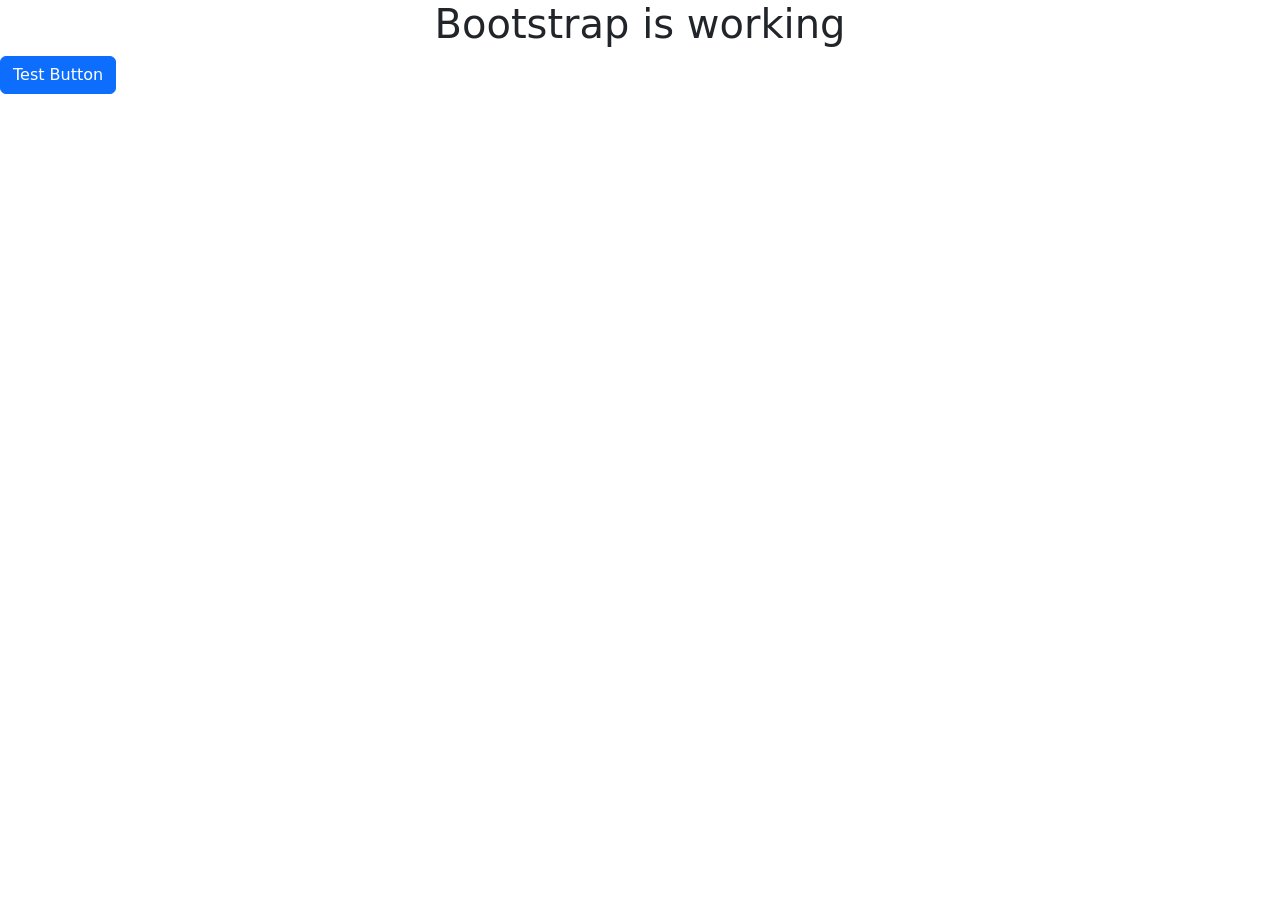
==== index.html @ efd90237 "Bootstrap is connected" ====
<!DOCTYPE html>
<html lang="en">
<head>
  <meta charset="UTF-8">
  <meta name="viewport" content="width=device-width, initial-scale=1.0">
  <title>My Project</title>

  <!-- Bootstrap CSS -->
  <link href="https://cdn.jsdelivr.net/npm/bootstrap@5.3.3/dist/css/bootstrap.min.css" rel="stylesheet">

  <!-- Your CSS -->
  <link rel="stylesheet" href="style.css">
</head>
<body>

  <h1 class="text-center">Bootstrap is working </h1>
  <button class="btn btn-primary">Test Button</button>

  <!-- Bootstrap JS -->
  <script src="https://cdn.jsdelivr.net/npm/bootstrap@5.3.3/dist/js/bootstrap.bundle.min.js"></script>
</body>
</html>
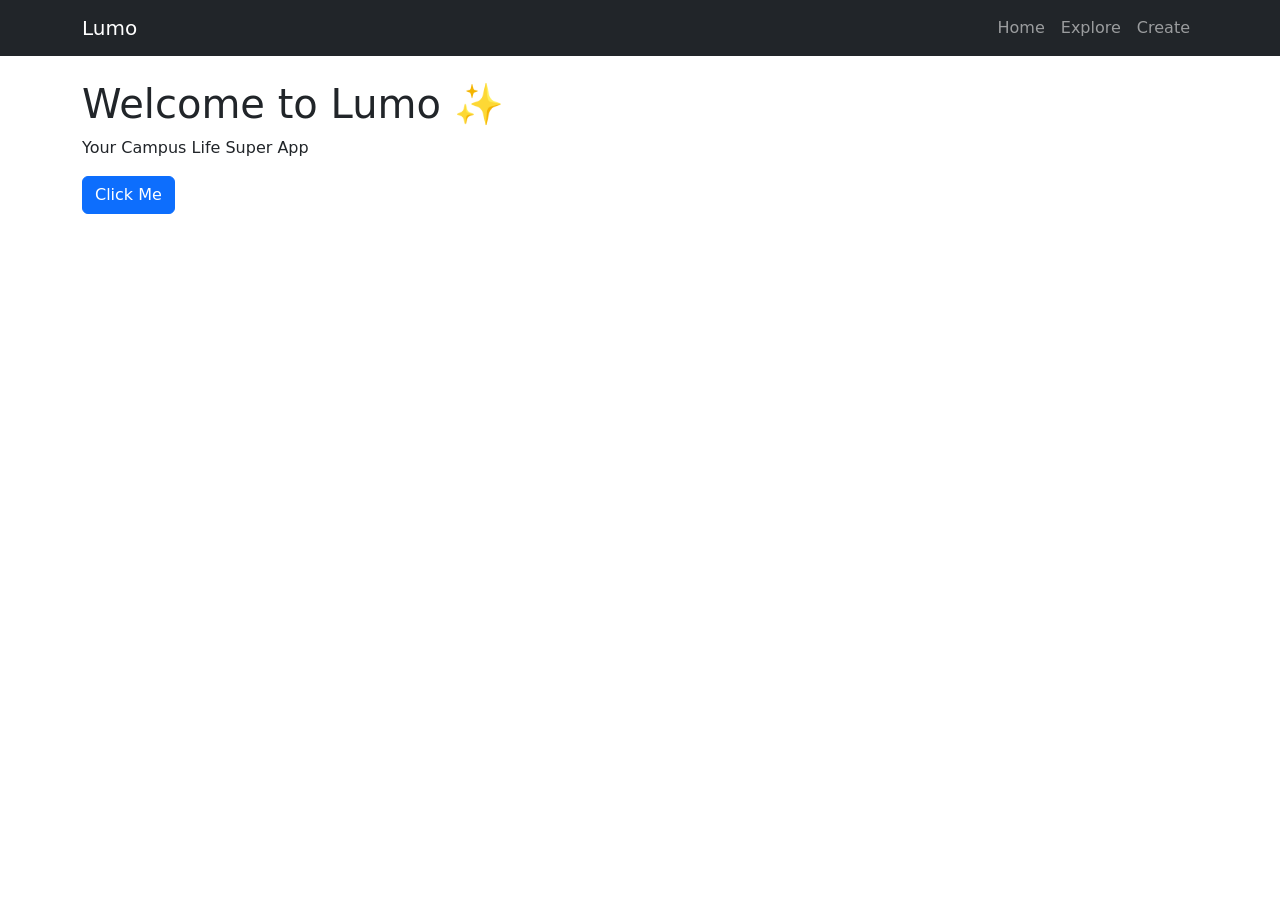
==== commit c3ff0883: "built index page with Bootstrap layout and navigation" ====
--- a/index.html
+++ b/index.html
@@ -3,20 +3,47 @@
 <head>
   <meta charset="UTF-8">
   <meta name="viewport" content="width=device-width, initial-scale=1.0">
-  <title>My Project</title>
+  <title>Lumo - Home</title>
 
-  <!-- Bootstrap CSS -->
+  <!-- Bootstrap -->
   <link href="https://cdn.jsdelivr.net/npm/bootstrap@5.3.3/dist/css/bootstrap.min.css" rel="stylesheet">
 
-  <!-- Your CSS -->
+  <!-- CSS -->
   <link rel="stylesheet" href="style.css">
 </head>
+
 <body>
 
-  <h1 class="text-center">Bootstrap is working </h1>
-  <button class="btn btn-primary">Test Button</button>
+<!-- NAVBAR -->
+<nav class="navbar navbar-expand-lg navbar-dark bg-dark">
+  <div class="container">
+    <a class="navbar-brand" href="index.html">Lumo</a>
 
-  <!-- Bootstrap JS -->
-  <script src="https://cdn.jsdelivr.net/npm/bootstrap@5.3.3/dist/js/bootstrap.bundle.min.js"></script>
+    <div class="navbar-nav">
+      <a class="nav-link" href="index.html">Home</a>
+      <a class="nav-link" href="explore.html">Explore</a>
+      <a class="nav-link" href="create.html">Create</a>
+    </div>
+  </div>
+</nav>
+
+<!-- CONTENT -->
+<div class="container mt-4">
+  <h1>Welcome to Lumo ✨</h1>
+  <p>Your Campus Life Super App</p>
+
+  <button id="homeBtn" class="btn btn-primary">
+    Click Me
+  </button>
+
+  <p id="homeMessage" class="mt-3"></p>
+</div>
+
+<!-- JS -->
+<script src="script.js"></script>
+
+<!-- Bootstrap JS -->
+<script src="https://cdn.jsdelivr.net/npm/bootstrap@5.3.3/dist/js/bootstrap.bundle.min.js"></script>
+
 </body>
 </html>
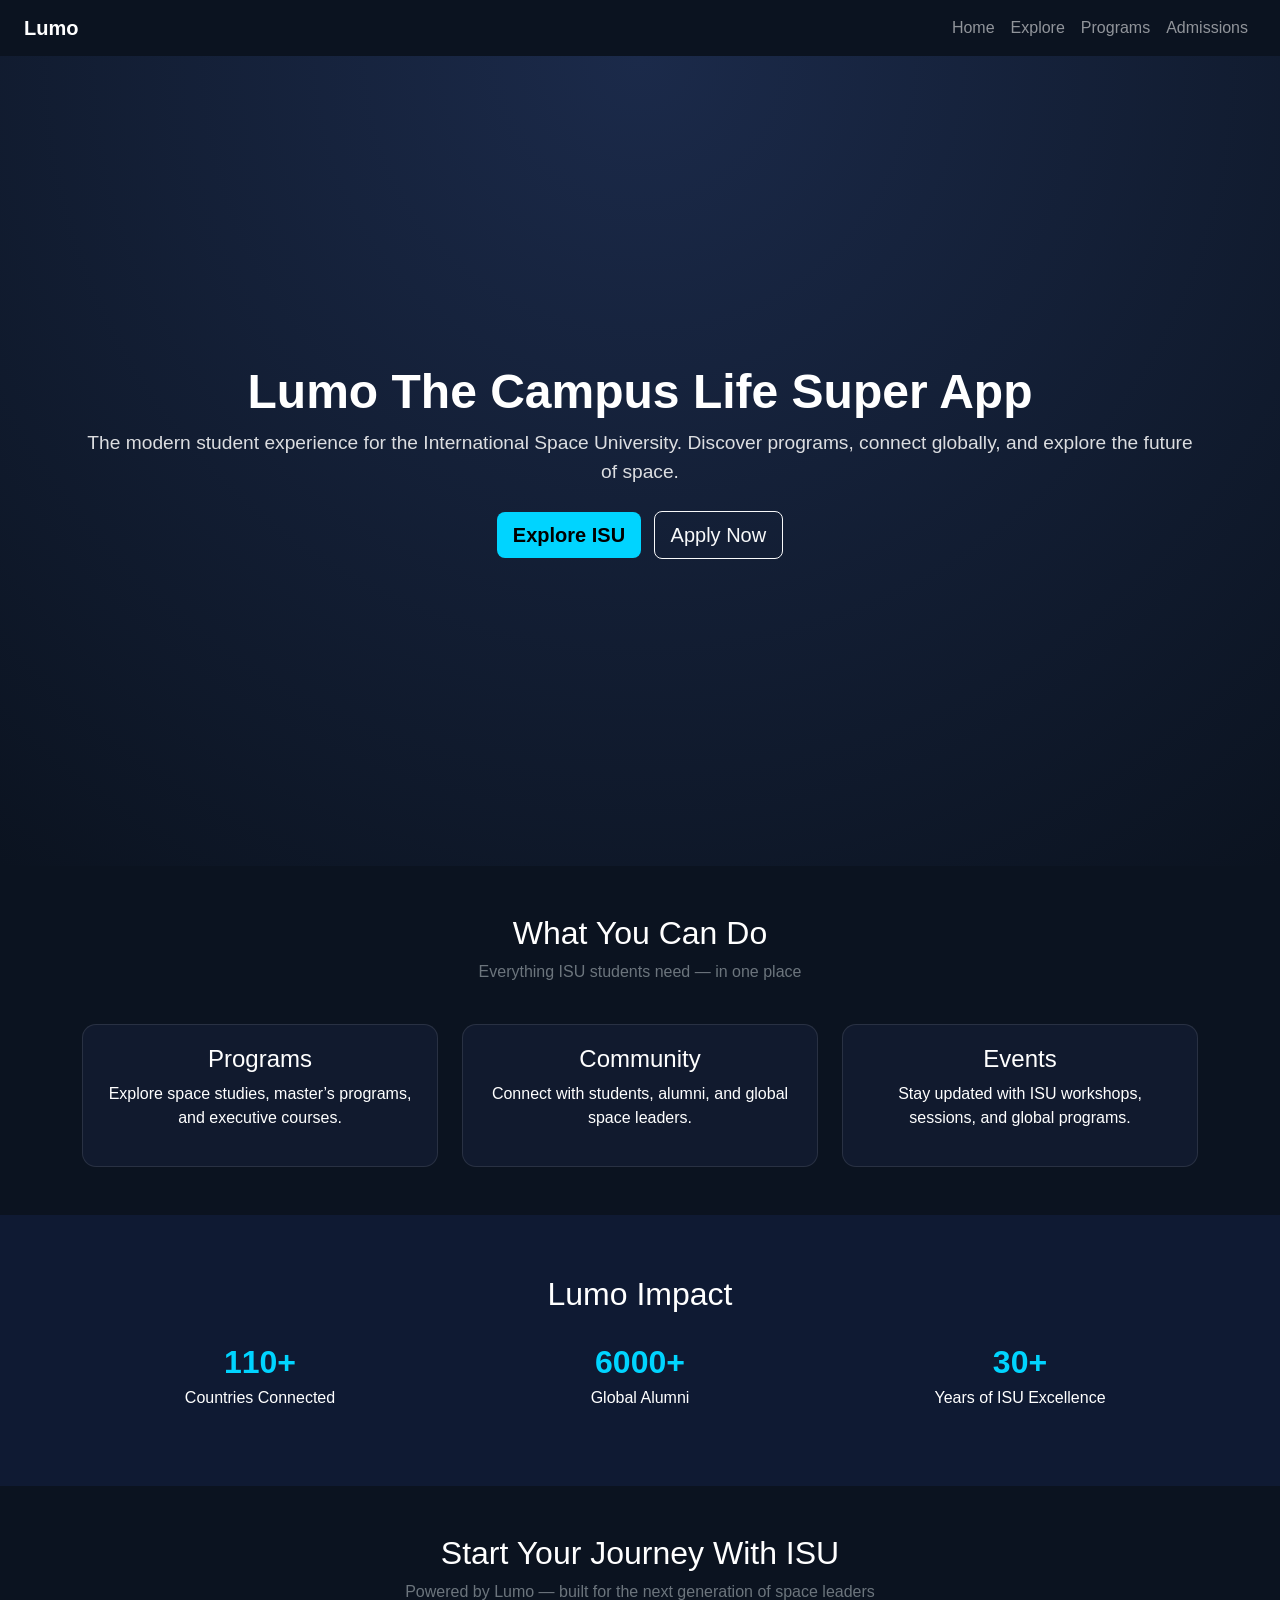
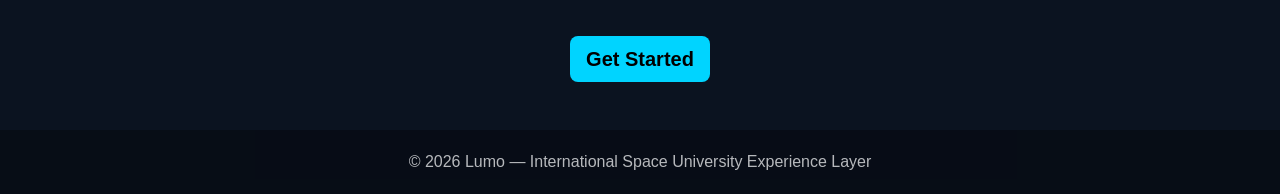
==== commit 02645777: "Overhaul Lumo" ====
--- a/index.html
+++ b/index.html
@@ -1,49 +1,215 @@
 <!DOCTYPE html>
 <html lang="en">
 <head>
-  <meta charset="UTF-8">
-  <meta name="viewport" content="width=device-width, initial-scale=1.0">
-  <title>Lumo - Home</title>
-
-  <!-- Bootstrap -->
+  <meta charset="UTF-8" />
+  <meta name="viewport" content="width=device-width, initial-scale=1.0"/>
+  <title>Lumo | International Space University</title>
+
   <link href="https://cdn.jsdelivr.net/npm/bootstrap@5.3.3/dist/css/bootstrap.min.css" rel="stylesheet">
 
-  <!-- CSS -->
-  <link rel="stylesheet" href="style.css">
+  <style>
+    body {
+      font-family: Arial, sans-serif;
+      background-color: #0b1320;
+      color: white;
+    }
+
+    /* HERO */
+    .hero {
+      min-height: 90vh;
+      display: flex;
+      align-items: center;
+      text-align: center;
+      background: radial-gradient(circle at top, #1b2a4a, #0b1320);
+      padding: 60px 20px;
+    }
+
+    .hero h1 {
+      font-size: 3rem;
+      font-weight: bold;
+    }
+
+    .hero p {
+      opacity: 0.85;
+      font-size: 1.2rem;
+    }
+
+    /* CARDS */
+    .card-lumo {
+      background: #111a2e;
+      border: 1px solid rgba(255,255,255,0.1);
+      border-radius: 14px;
+      padding: 20px;
+      transition: 0.3s ease;
+      height: 100%;
+    }
+
+    .card-lumo:hover {
+      transform: translateY(-6px);
+      border-color: #00d4ff;
+    }
+
+    .btn-lumo {
+      background: #00d4ff;
+      border: none;
+      color: black;
+      font-weight: bold;
+    }
+
+    .btn-lumo:hover {
+      background: #00b5d8;
+    }
+
+    .section-title {
+      text-align: center;
+      margin-bottom: 40px;
+    }
+
+    .stats {
+      background: #0f1a33;
+      padding: 60px 20px;
+      text-align: center;
+    }
+
+    .stat {
+      font-size: 2rem;
+      font-weight: bold;
+      color: #00d4ff;
+    }
+
+    footer {
+      background: #060a12;
+      text-align: center;
+      padding: 20px;
+      opacity: 0.7;
+    }
+  </style>
 </head>
 
 <body>
 
 <!-- NAVBAR -->
-<nav class="navbar navbar-expand-lg navbar-dark bg-dark">
+<nav class="navbar navbar-expand-lg navbar-dark px-4">
+  <a class="navbar-brand fw-bold" href="#">Lumo</a>
+
+  <button class="navbar-toggler" data-bs-toggle="collapse" data-bs-target="#nav">
+    <span class="navbar-toggler-icon"></span>
+  </button>
+
+  <div class="collapse navbar-collapse" id="nav">
+    <div class="navbar-nav ms-auto">
+      <a class="nav-link" href="#">Home</a>
+      <a class="nav-link" href="#">Explore</a>
+      <a class="nav-link" href="#">Programs</a>
+      <a class="nav-link" href="#">Admissions</a>
+    </div>
+  </div>
+</nav>
+
+
+<!-- HERO -->
+<section class="hero">
   <div class="container">
-    <a class="navbar-brand" href="index.html">Lumo</a>
-
-    <div class="navbar-nav">
-      <a class="nav-link" href="index.html">Home</a>
-      <a class="nav-link" href="explore.html">Explore</a>
-      <a class="nav-link" href="create.html">Create</a>
-    </div>
-  </div>
-</nav>
-
-<!-- CONTENT -->
-<div class="container mt-4">
-  <h1>Welcome to Lumo ✨</h1>
-  <p>Your Campus Life Super App</p>
-
-  <button id="homeBtn" class="btn btn-primary">
-    Click Me
-  </button>
-
-  <p id="homeMessage" class="mt-3"></p>
-</div>
-
-<!-- JS -->
-<script src="script.js"></script>
-
-<!-- Bootstrap JS -->
+
+    <h1>Lumo The Campus Life Super App</h1>
+
+    <p>
+      The modern student experience for the International Space University.
+      Discover programs, connect globally, and explore the future of space.
+    </p>
+
+    <div class="mt-4">
+      <button class="btn btn-lumo btn-lg me-2">Explore ISU</button>
+      <button class="btn btn-outline-light btn-lg">Apply Now</button>
+    </div>
+
+  </div>
+</section>
+
+
+<!-- FEATURES -->
+<section class="container my-5">
+
+  <div class="section-title">
+    <h2>What You Can Do</h2>
+    <p class="text-secondary">Everything ISU students need — in one place</p>
+  </div>
+
+  <div class="row g-4">
+
+    <div class="col-md-4">
+      <div class="card-lumo text-center">
+        <h4> Programs</h4>
+        <p>Explore space studies, master’s programs, and executive courses.</p>
+      </div>
+    </div>
+
+    <div class="col-md-4">
+      <div class="card-lumo text-center">
+        <h4> Community</h4>
+        <p>Connect with students, alumni, and global space leaders.</p>
+      </div>
+    </div>
+
+    <div class="col-md-4">
+      <div class="card-lumo text-center">
+        <h4> Events</h4>
+        <p>Stay updated with ISU workshops, sessions, and global programs.</p>
+      </div>
+    </div>
+
+  </div>
+
+</section>
+
+
+<!-- STATS -->
+<section class="stats">
+
+  <div class="container">
+
+    <h2 class="mb-4">Lumo Impact</h2>
+
+    <div class="row">
+
+      <div class="col-md-4">
+        <div class="stat">110+</div>
+        <p>Countries Connected</p>
+      </div>
+
+      <div class="col-md-4">
+        <div class="stat">6000+</div>
+        <p>Global Alumni</p>
+      </div>
+
+      <div class="col-md-4">
+        <div class="stat">30+</div>
+        <p>Years of ISU Excellence</p>
+      </div>
+
+    </div>
+
+  </div>
+
+</section>
+
+
+<!-- CTA -->
+<section class="text-center my-5">
+
+  <h2>Start Your Journey With ISU</h2>
+  <p class="text-secondary">Powered by Lumo — built for the next generation of space leaders</p>
+
+  <button class="btn btn-lumo btn-lg mt-3">Get Started</button>
+
+</section>
+
+
+<!-- FOOTER -->
+<footer>
+  © 2026 Lumo — International Space University Experience Layer
+</footer>
+
 <script src="https://cdn.jsdelivr.net/npm/bootstrap@5.3.3/dist/js/bootstrap.bundle.min.js"></script>
-
 </body>
 </html>
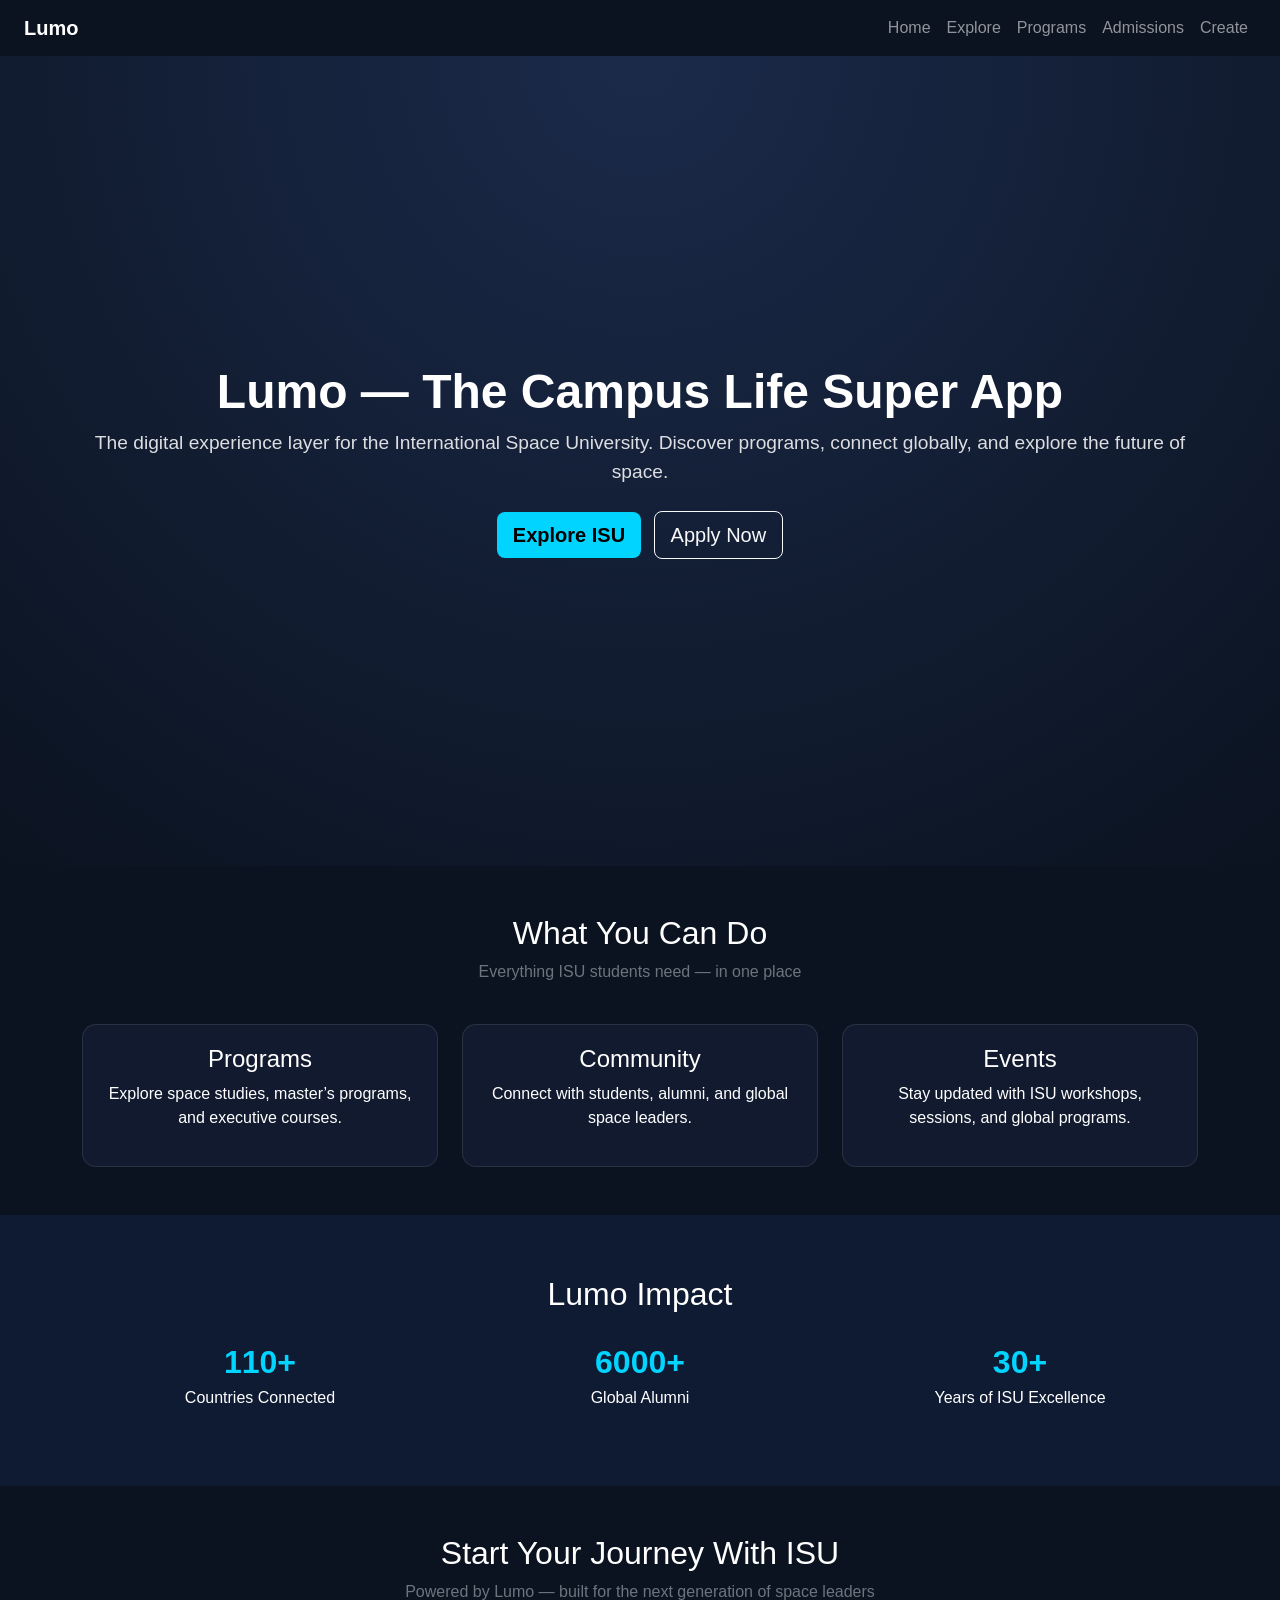
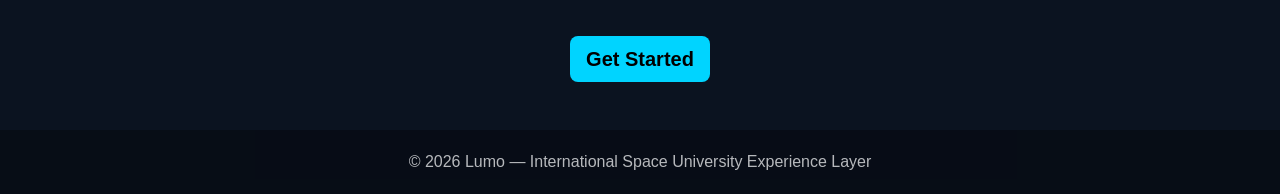
==== commit 56c144a8: "minor changes" ====
--- a/index.html
+++ b/index.html
@@ -42,11 +42,13 @@
       padding: 20px;
       transition: 0.3s ease;
       height: 100%;
+      cursor: pointer;
     }
 
     .card-lumo:hover {
       transform: translateY(-6px);
       border-color: #00d4ff;
+      box-shadow: 0 0 18px rgba(0, 212, 255, 0.2);
     }
 
     .btn-lumo {
@@ -83,6 +85,11 @@
       padding: 20px;
       opacity: 0.7;
     }
+
+    a {
+      text-decoration: none;
+      color: inherit;
+    }
   </style>
 </head>
 
@@ -90,7 +97,7 @@
 
 <!-- NAVBAR -->
 <nav class="navbar navbar-expand-lg navbar-dark px-4">
-  <a class="navbar-brand fw-bold" href="#">Lumo</a>
+  <a class="navbar-brand fw-bold" href="index.html">Lumo</a>
 
   <button class="navbar-toggler" data-bs-toggle="collapse" data-bs-target="#nav">
     <span class="navbar-toggler-icon"></span>
@@ -98,10 +105,11 @@
 
   <div class="collapse navbar-collapse" id="nav">
     <div class="navbar-nav ms-auto">
-      <a class="nav-link" href="#">Home</a>
-      <a class="nav-link" href="#">Explore</a>
-      <a class="nav-link" href="#">Programs</a>
-      <a class="nav-link" href="#">Admissions</a>
+      <a class="nav-link" href="index.html">Home</a>
+      <a class="nav-link" href="explore.html">Explore</a>
+      <a class="nav-link" href="program.html">Programs</a>
+      <a class="nav-link" href="admissions.html">Admissions</a>
+      <a class="nav-link" href="create.html">Create</a>
     </div>
   </div>
 </nav>
@@ -111,16 +119,21 @@
 <section class="hero">
   <div class="container">
 
-    <h1>Lumo The Campus Life Super App</h1>
+    <h1>Lumo — The Campus Life Super App</h1>
 
     <p>
-      The modern student experience for the International Space University.
+      The digital experience layer for the International Space University.
       Discover programs, connect globally, and explore the future of space.
     </p>
 
     <div class="mt-4">
-      <button class="btn btn-lumo btn-lg me-2">Explore ISU</button>
-      <button class="btn btn-outline-light btn-lg">Apply Now</button>
+      <a href="explore.html" class="btn btn-lumo btn-lg me-2">
+        Explore ISU
+      </a>
+
+      <a href="admissions.html" class="btn btn-outline-light btn-lg">
+        Apply Now
+      </a>
     </div>
 
   </div>
@@ -138,24 +151,30 @@
   <div class="row g-4">
 
     <div class="col-md-4">
-      <div class="card-lumo text-center">
-        <h4> Programs</h4>
-        <p>Explore space studies, master’s programs, and executive courses.</p>
-      </div>
+      <a href="program.html">
+        <div class="card-lumo text-center">
+          <h4> Programs</h4>
+          <p>Explore space studies, master’s programs, and executive courses.</p>
+        </div>
+      </a>
     </div>
 
     <div class="col-md-4">
-      <div class="card-lumo text-center">
-        <h4> Community</h4>
-        <p>Connect with students, alumni, and global space leaders.</p>
-      </div>
+      <a href="explore.html">
+        <div class="card-lumo text-center">
+          <h4> Community</h4>
+          <p>Connect with students, alumni, and global space leaders.</p>
+        </div>
+      </a>
     </div>
 
     <div class="col-md-4">
-      <div class="card-lumo text-center">
-        <h4> Events</h4>
-        <p>Stay updated with ISU workshops, sessions, and global programs.</p>
-      </div>
+      <a href="explore.html">
+        <div class="card-lumo text-center">
+          <h4> Events</h4>
+          <p>Stay updated with ISU workshops, sessions, and global programs.</p>
+        </div>
+      </a>
     </div>
 
   </div>
@@ -200,7 +219,9 @@
   <h2>Start Your Journey With ISU</h2>
   <p class="text-secondary">Powered by Lumo — built for the next generation of space leaders</p>
 
-  <button class="btn btn-lumo btn-lg mt-3">Get Started</button>
+  <a href="explore.html" class="btn btn-lumo btn-lg mt-3">
+    Get Started
+  </a>
 
 </section>
 
